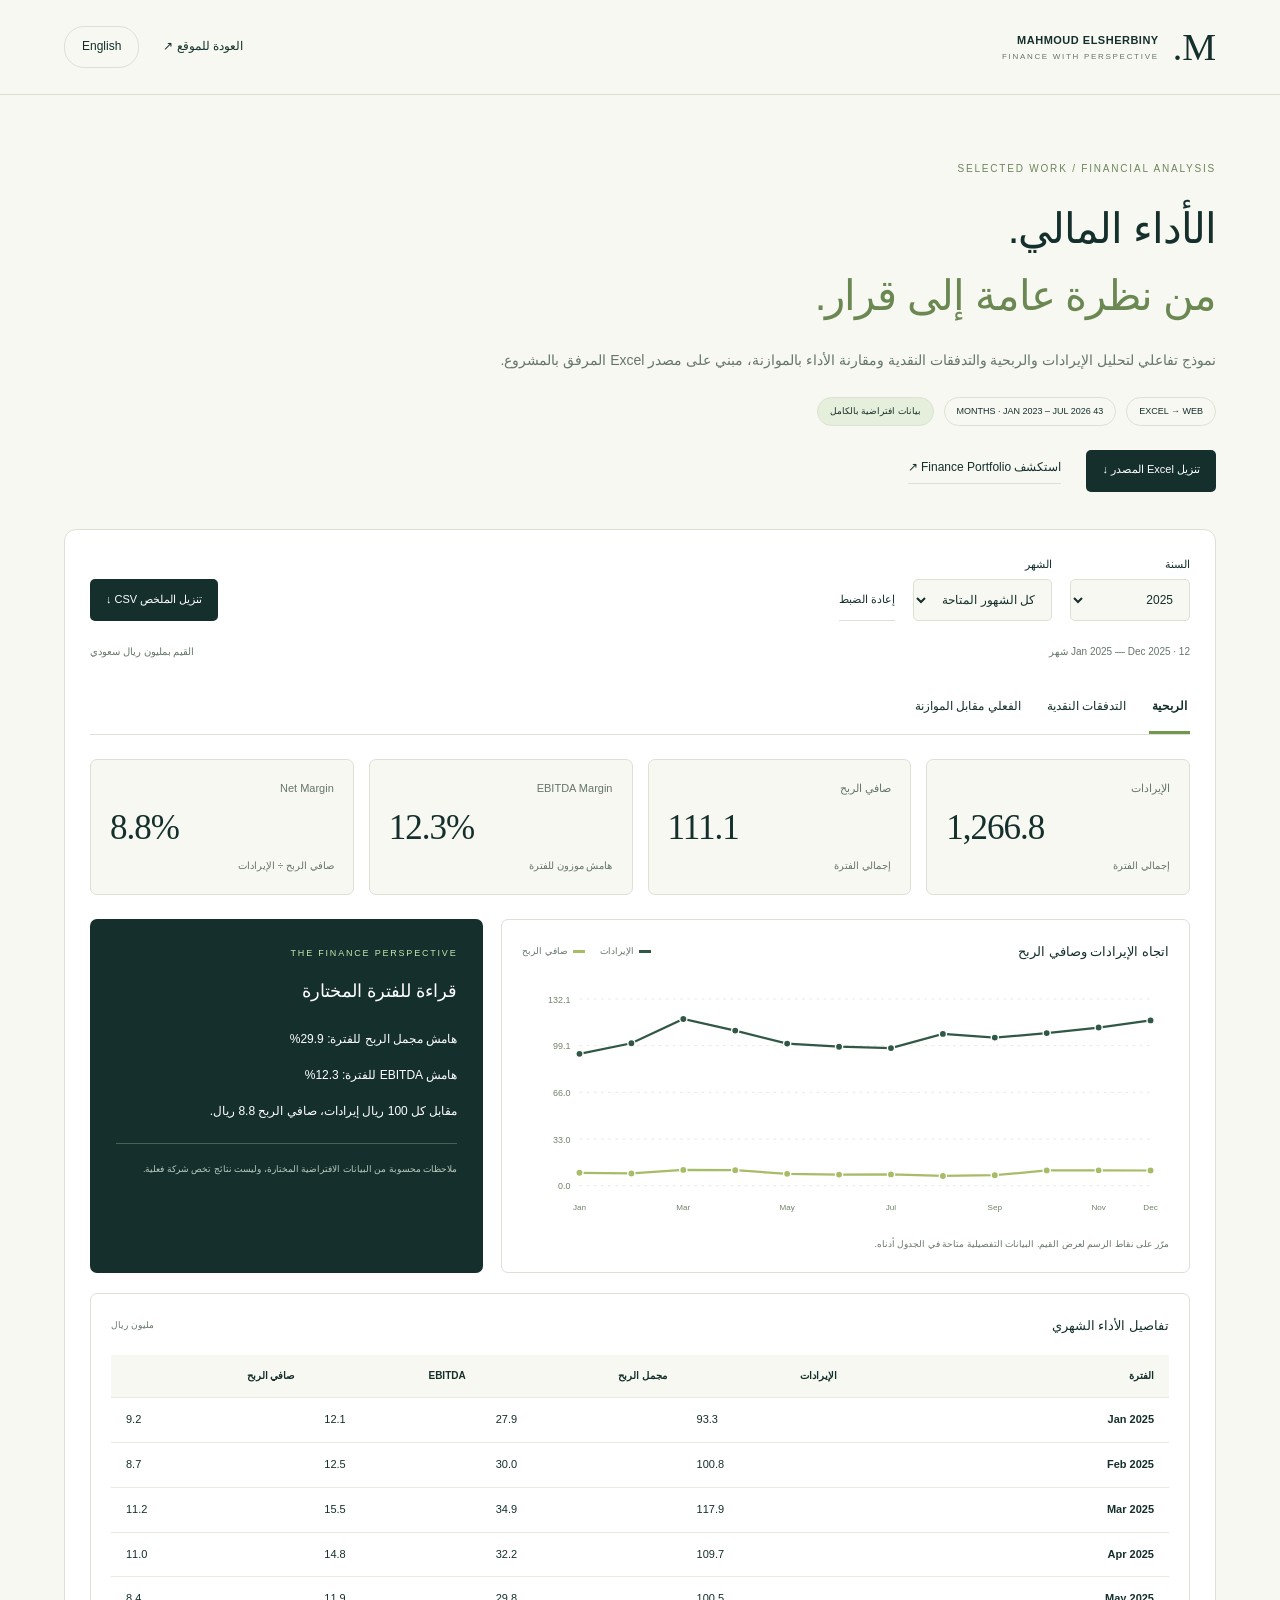
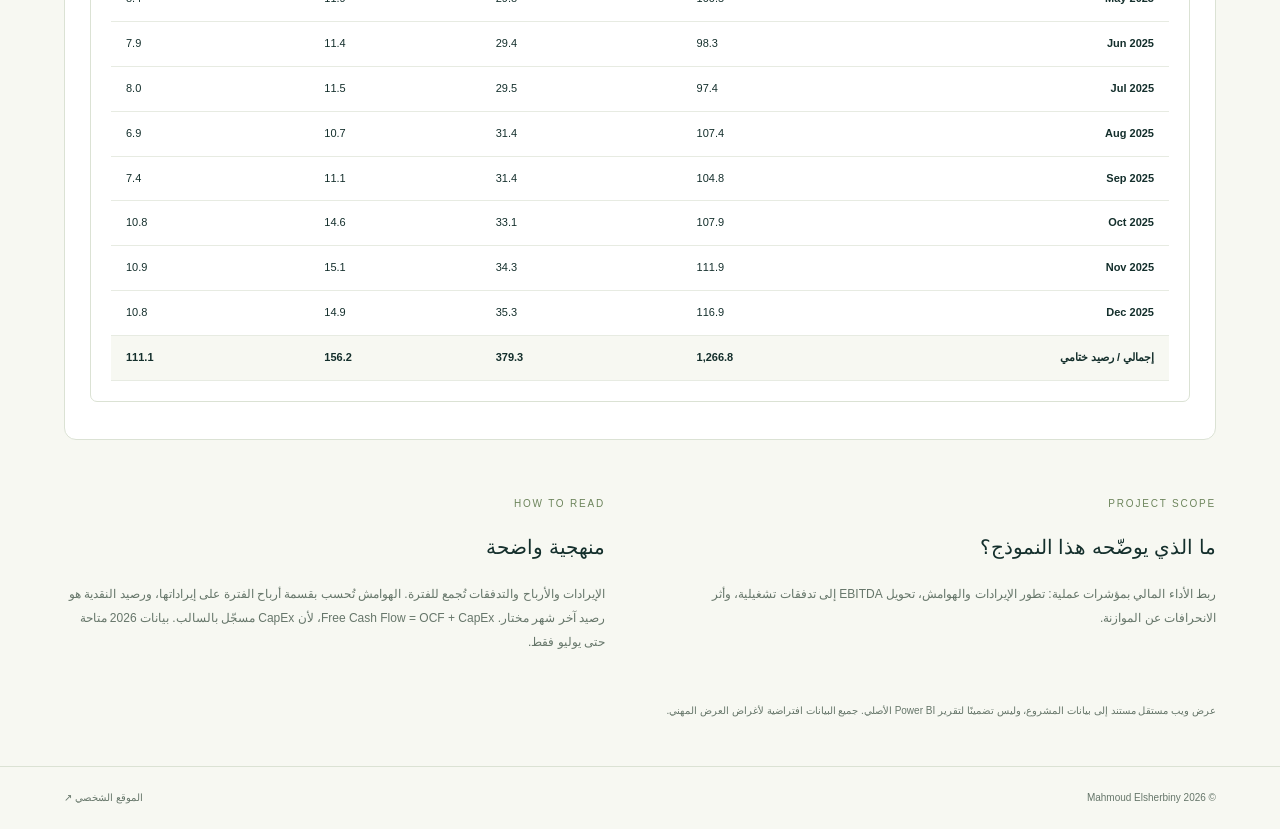
==== work/profitability/index.html @ 22c55b07 "Add files via upload" ====
<!doctype html><html lang="ar" dir="rtl"><head><base href="../"><meta charset="utf-8"><meta name="viewport" content="width=device-width,initial-scale=1"><meta name="theme-color" content="#142f2c"><meta name="robots" content="index,follow"><meta name="description" content="Interactive financial performance dashboard using synthetic data with year, month and analysis filters."><title>Financial Performance — M.Elsherbiny</title><link rel="stylesheet" href="dashboard.css"><link rel="canonical" href="https://melsherbiny.pp.ua/work/profitability.html"><meta property="og:type" content="website"><meta property="og:site_name" content="Mahmoud Elsherbiny"><meta property="og:title" content="Financial Performance | Mahmoud Elsherbiny"><meta property="og:description" content="Finance leadership, manufacturing costing, Odoo implementation and practical financial analysis. CMA Part 1 passed; Part 2 in progress."><meta property="og:url" content="https://melsherbiny.pp.ua/work/profitability.html"><meta property="og:image" content="https://melsherbiny.pp.ua/assets/social-preview.jpg"><meta property="og:image:width" content="1200"><meta property="og:image:height" content="630"><meta name="twitter:card" content="summary_large_image"><meta name="twitter:title" content="Financial Performance | Mahmoud Elsherbiny"><meta name="twitter:description" content="Finance leadership, manufacturing costing, Odoo implementation and practical financial analysis. CMA Part 1 passed; Part 2 in progress."><meta name="twitter:image" content="https://melsherbiny.pp.ua/assets/social-preview.jpg"></head><body><header><a href="../#work" class="brand">M.<span>MAHMOUD ELSHERBINY<small>FINANCE WITH PERSPECTIVE</small></span></a><div class="nav"><a href="../#work" data-ar="العودة للموقع ↗" data-en="Back to portfolio ↗">العودة للموقع ↗</a><button id="lang">English</button></div></header><main><section class="intro"><div class="eyebrow">SELECTED WORK / FINANCIAL ANALYSIS</div><h1 data-ar="الأداء المالي.<br><em>من نظرة عامة إلى قرار.</em>" data-en="Financial performance.<br><em>From overview to insight.</em>">الأداء المالي.<br><em>من نظرة عامة إلى قرار.</em></h1><p data-ar="نموذج تفاعلي لتحليل الإيرادات والربحية والتدفقات النقدية ومقارنة الأداء بالموازنة، مبني على مصدر Excel المرفق بالمشروع." data-en="An interactive demonstration of revenue, profitability, cash flow and budget performance, built from the project’s supplied Excel source.">نموذج تفاعلي لتحليل الإيرادات والربحية والتدفقات النقدية ومقارنة الأداء بالموازنة، مبني على مصدر Excel المرفق بالمشروع.</p><div class="tags"><span>EXCEL → WEB</span><span>43 MONTHS · JAN 2023 – JUL 2026</span><span data-ar="بيانات افتراضية بالكامل" data-en="ENTIRELY SYNTHETIC DATA">بيانات افتراضية بالكامل</span></div><div class="source-actions"><a class="download" href="../downloads/Performance_Data_Source.xlsx" download data-ar="تنزيل Excel المصدر ↓" data-en="Download source Excel ↓">تنزيل Excel المصدر ↓</a><a href="finance-case.html" data-ar="استكشف Finance Portfolio ↗" data-en="Explore Finance Portfolio ↗">استكشف Finance Portfolio ↗</a></div></section><section class="workspace" aria-label="Financial dashboard"><div class="toolbar"><div class="filters"><label><span data-ar="السنة" data-en="Year">السنة</span><select id="year"><option value="2023">2023</option><option value="2024">2024</option><option value="2025" selected>2025</option><option value="2026">2026</option></select></label><label><span data-ar="الشهر" data-en="Month">الشهر</span><select id="month"></select></label><button id="reset" class="subtle" data-ar="إعادة الضبط" data-en="Reset filters">إعادة الضبط</button></div><button id="download" class="download" data-ar="تنزيل الملخص CSV ↓" data-en="Download summary CSV ↓">تنزيل الملخص CSV ↓</button></div><div class="periodline"><span id="period" aria-live="polite"></span><span data-ar="القيم بمليون ريال سعودي" data-en="Amounts in SAR millions">القيم بمليون ريال سعودي</span></div><div class="tabs" role="tablist" aria-label="Analysis views"><button role="tab" aria-selected="true" aria-controls="analysis" id="tab-profit" data-view="profit" data-ar="الربحية" data-en="Profitability">الربحية</button><button role="tab" aria-selected="false" aria-controls="analysis" id="tab-cash" data-view="cash" data-ar="التدفقات النقدية" data-en="Cash flow" tabindex="-1">التدفقات النقدية</button><button role="tab" aria-selected="false" aria-controls="analysis" id="tab-budget" data-view="budget" data-ar="الفعلي مقابل الموازنة" data-en="Actual vs budget" tabindex="-1">الفعلي مقابل الموازنة</button></div><div id="analysis" role="tabpanel" aria-labelledby="tab-profit"><div class="cards" id="cards"></div><div class="chartgrid"><article class="panel"><div class="panelhead"><h2 id="chartTitle"></h2><span id="legend"></span></div><div id="chart"></div><p class="chartnote" data-ar="مرّر على نقاط الرسم لعرض القيم. البيانات التفصيلية متاحة في الجدول أدناه." data-en="Hover over chart points for values. Detailed figures are available in the table below.">مرّر على نقاط الرسم لعرض القيم. البيانات التفصيلية متاحة في الجدول أدناه.</p></article><aside class="insight"><div class="eyebrow">THE FINANCE PERSPECTIVE</div><h2 data-ar="قراءة للفترة المختارة" data-en="Selected-period perspective">قراءة للفترة المختارة</h2><div id="insights"></div><p class="method" data-ar="ملاحظات محسوبة من البيانات الافتراضية المختارة، وليست نتائج تخص شركة فعلية." data-en="Observations calculated from the selected synthetic data, not results from an actual company.">ملاحظات محسوبة من البيانات الافتراضية المختارة، وليست نتائج تخص شركة فعلية.</p></aside></div><article class="panel detail"><div class="panelhead"><h2 data-ar="تفاصيل الأداء الشهري" data-en="Monthly performance detail">تفاصيل الأداء الشهري</h2><span data-ar="مليون ريال" data-en="SAR M">مليون ريال</span></div><div class="tablewrap" tabindex="0" aria-label="Scrollable monthly data"><table><caption class="sr" data-ar="تفاصيل الفترة المختارة" data-en="Selected-period detail">تفاصيل الفترة المختارة</caption><thead id="thead"></thead><tbody id="tbody"></tbody><tfoot id="tfoot"></tfoot></table></div></article></div><p id="status" role="status"></p></section><section class="notes"><article><div class="eyebrow">PROJECT SCOPE</div><h2 data-ar="ما الذي يوضّحه هذا النموذج؟" data-en="What does this demonstration show?">ما الذي يوضّحه هذا النموذج؟</h2><p data-ar="ربط الأداء المالي بمؤشرات عملية: تطور الإيرادات والهوامش، تحويل EBITDA إلى تدفقات تشغيلية، وأثر الانحرافات عن الموازنة." data-en="Connecting financial results to practical indicators: revenue and margin trends, EBITDA conversion into operating cash flow, and budget variances.">ربط الأداء المالي بمؤشرات عملية: تطور الإيرادات والهوامش، تحويل EBITDA إلى تدفقات تشغيلية، وأثر الانحرافات عن الموازنة.</p></article><article><div class="eyebrow">HOW TO READ</div><h2 data-ar="منهجية واضحة" data-en="A transparent methodology">منهجية واضحة</h2><p data-ar="الإيرادات والأرباح والتدفقات تُجمع للفترة. الهوامش تُحسب بقسمة أرباح الفترة على إيراداتها، ورصيد النقدية هو رصيد آخر شهر مختار. Free Cash Flow = OCF + CapEx، لأن CapEx مسجّل بالسالب. بيانات 2026 متاحة حتى يوليو فقط." data-en="Revenue, profits and flows are summed over the period. Margins use period profit divided by period revenue; closing cash is the last selected month’s balance. Free cash flow = OCF + CapEx because CapEx is recorded as a negative outflow. 2026 data ends in July.">الإيرادات والأرباح والتدفقات تُجمع للفترة. الهوامش تُحسب بقسمة أرباح الفترة على إيراداتها، ورصيد النقدية هو رصيد آخر شهر مختار. Free Cash Flow = OCF + CapEx، لأن CapEx مسجّل بالسالب. بيانات 2026 متاحة حتى يوليو فقط.</p></article></section><p class="disclaimer" data-ar="عرض ويب مستقل مستند إلى بيانات المشروع، وليس تضمينًا لتقرير Power BI الأصلي. جميع البيانات افتراضية لأغراض العرض المهني." data-en="An independent web presentation based on the project dataset, not an embedded version of the original Power BI report. All data is synthetic and intended for portfolio demonstration.">عرض ويب مستقل مستند إلى بيانات المشروع، وليس تضمينًا لتقرير Power BI الأصلي. جميع البيانات افتراضية لأغراض العرض المهني.</p></main><footer><span>© 2026 Mahmoud Elsherbiny</span><a href="../#work" data-ar="الموقع الشخصي ↗" data-en="Personal website ↗">الموقع الشخصي ↗</a></footer><script src="dashboard.js"></script></body></html>
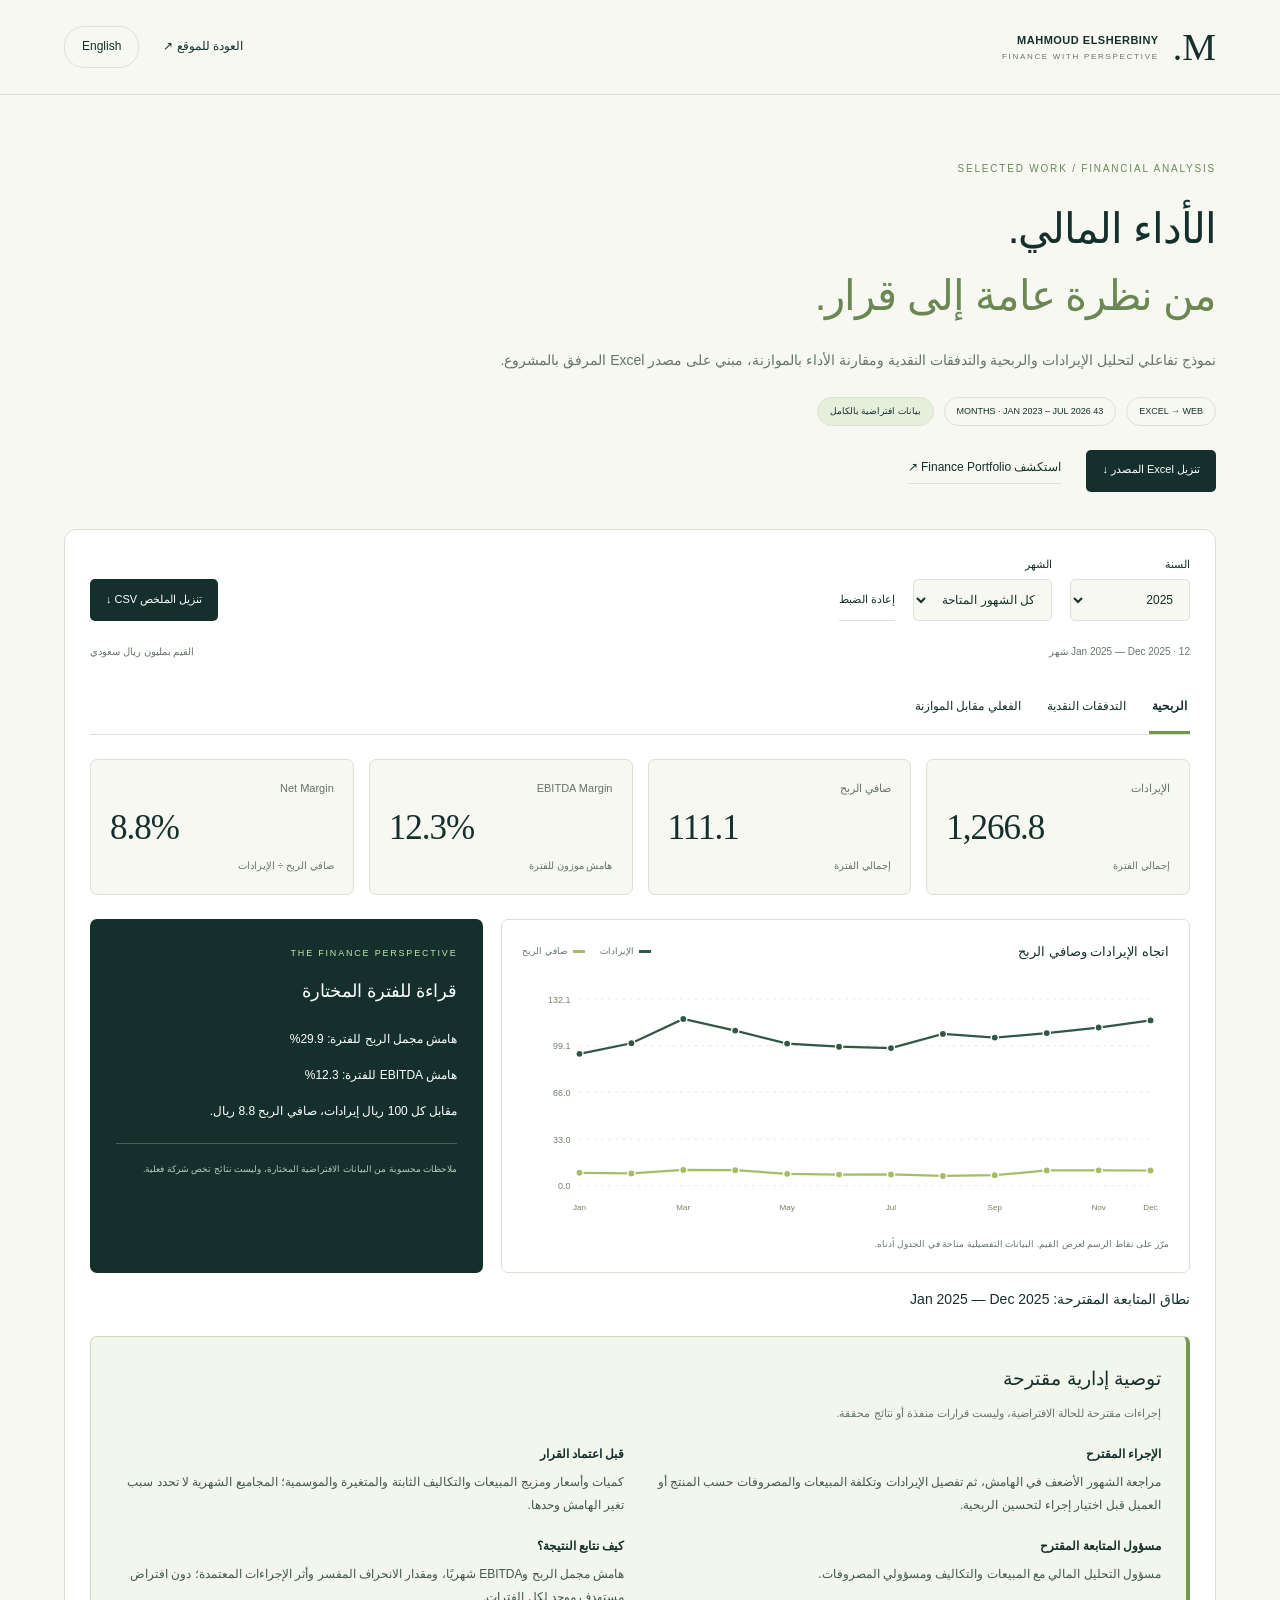
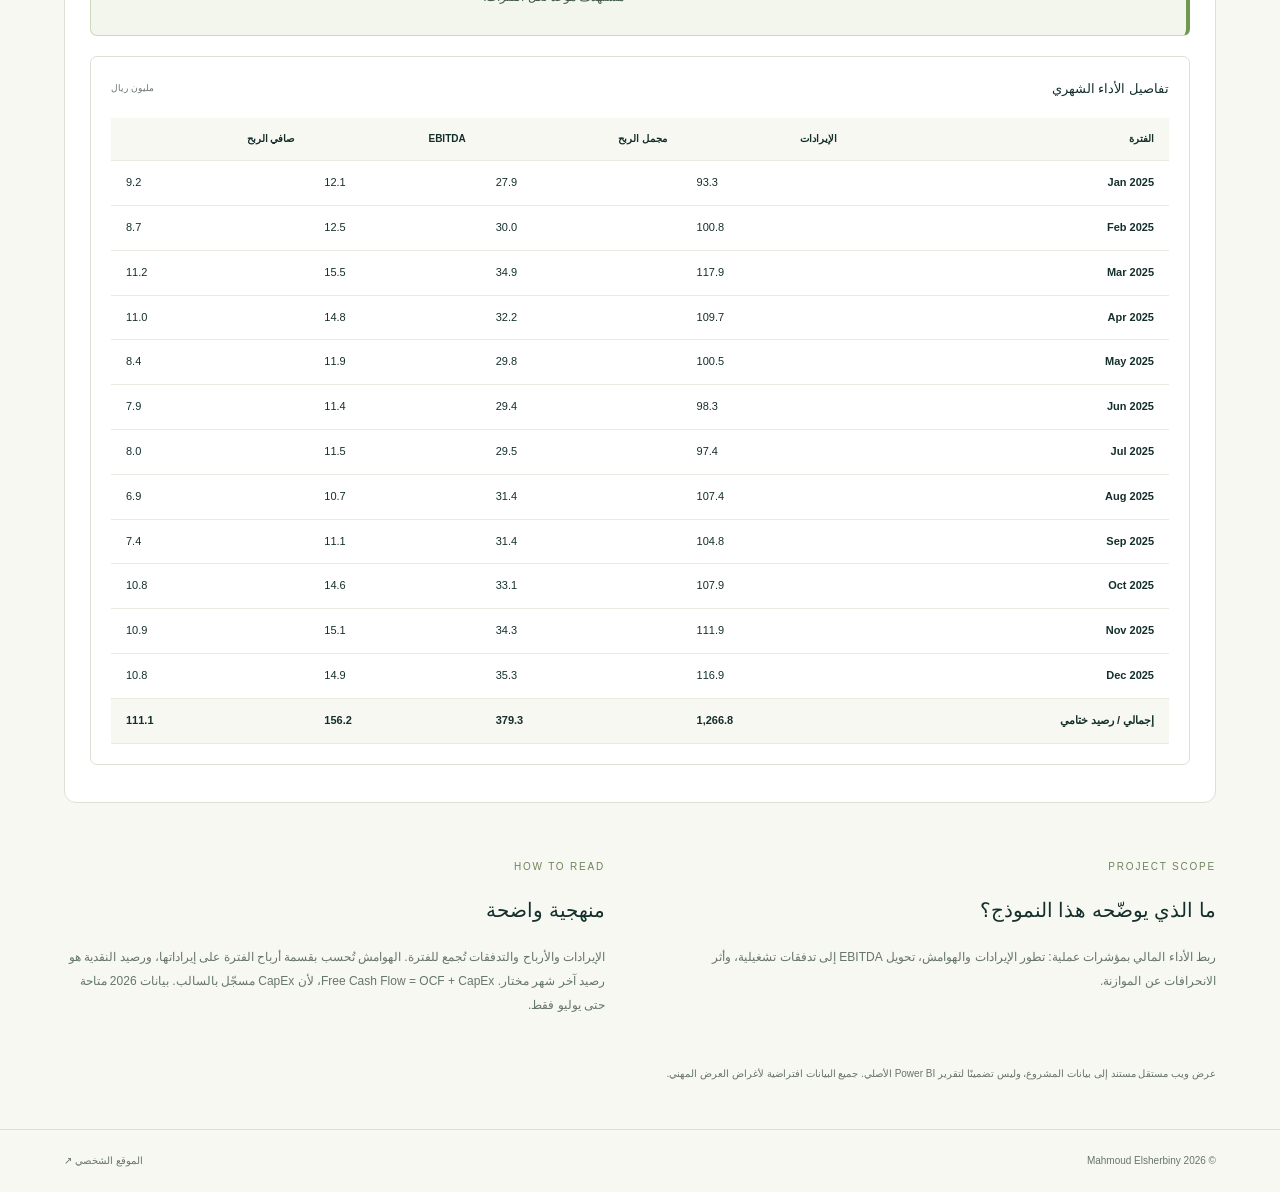
==== commit 219d8bca: "Clarify finance positioning and add bilingual management action plans" ====
--- a/work/profitability/index.html
+++ b/work/profitability/index.html
@@ -1 +1 @@
-<!doctype html><html lang="ar" dir="rtl"><head><base href="../"><meta charset="utf-8"><meta name="viewport" content="width=device-width,initial-scale=1"><meta name="theme-color" content="#142f2c"><meta name="robots" content="index,follow"><meta name="description" content="Interactive financial performance dashboard using synthetic data with year, month and analysis filters."><title>Financial Performance — M.Elsherbiny</title><link rel="stylesheet" href="dashboard.css"><link rel="canonical" href="https://melsherbiny.pp.ua/work/profitability.html"><meta property="og:type" content="website"><meta property="og:site_name" content="Mahmoud Elsherbiny"><meta property="og:title" content="Financial Performance | Mahmoud Elsherbiny"><meta property="og:description" content="Finance leadership, manufacturing costing, Odoo implementation and practical financial analysis. CMA Part 1 passed; Part 2 in progress."><meta property="og:url" content="https://melsherbiny.pp.ua/work/profitability.html"><meta property="og:image" content="https://melsherbiny.pp.ua/assets/social-preview.jpg"><meta property="og:image:width" content="1200"><meta property="og:image:height" content="630"><meta name="twitter:card" content="summary_large_image"><meta name="twitter:title" content="Financial Performance | Mahmoud Elsherbiny"><meta name="twitter:description" content="Finance leadership, manufacturing costing, Odoo implementation and practical financial analysis. CMA Part 1 passed; Part 2 in progress."><meta name="twitter:image" content="https://melsherbiny.pp.ua/assets/social-preview.jpg"></head><body><header><a href="../#work" class="brand">M.<span>MAHMOUD ELSHERBINY<small>FINANCE WITH PERSPECTIVE</small></span></a><div class="nav"><a href="../#work" data-ar="العودة للموقع ↗" data-en="Back to portfolio ↗">العودة للموقع ↗</a><button id="lang">English</button></div></header><main><section class="intro"><div class="eyebrow">SELECTED WORK / FINANCIAL ANALYSIS</div><h1 data-ar="الأداء المالي.<br><em>من نظرة عامة إلى قرار.</em>" data-en="Financial performance.<br><em>From overview to insight.</em>">الأداء المالي.<br><em>من نظرة عامة إلى قرار.</em></h1><p data-ar="نموذج تفاعلي لتحليل الإيرادات والربحية والتدفقات النقدية ومقارنة الأداء بالموازنة، مبني على مصدر Excel المرفق بالمشروع." data-en="An interactive demonstration of revenue, profitability, cash flow and budget performance, built from the project’s supplied Excel source.">نموذج تفاعلي لتحليل الإيرادات والربحية والتدفقات النقدية ومقارنة الأداء بالموازنة، مبني على مصدر Excel المرفق بالمشروع.</p><div class="tags"><span>EXCEL → WEB</span><span>43 MONTHS · JAN 2023 – JUL 2026</span><span data-ar="بيانات افتراضية بالكامل" data-en="ENTIRELY SYNTHETIC DATA">بيانات افتراضية بالكامل</span></div><div class="source-actions"><a class="download" href="../downloads/Performance_Data_Source.xlsx" download data-ar="تنزيل Excel المصدر ↓" data-en="Download source Excel ↓">تنزيل Excel المصدر ↓</a><a href="finance-case.html" data-ar="استكشف Finance Portfolio ↗" data-en="Explore Finance Portfolio ↗">استكشف Finance Portfolio ↗</a></div></section><section class="workspace" aria-label="Financial dashboard"><div class="toolbar"><div class="filters"><label><span data-ar="السنة" data-en="Year">السنة</span><select id="year"><option value="2023">2023</option><option value="2024">2024</option><option value="2025" selected>2025</option><option value="2026">2026</option></select></label><label><span data-ar="الشهر" data-en="Month">الشهر</span><select id="month"></select></label><button id="reset" class="subtle" data-ar="إعادة الضبط" data-en="Reset filters">إعادة الضبط</button></div><button id="download" class="download" data-ar="تنزيل الملخص CSV ↓" data-en="Download summary CSV ↓">تنزيل الملخص CSV ↓</button></div><div class="periodline"><span id="period" aria-live="polite"></span><span data-ar="القيم بمليون ريال سعودي" data-en="Amounts in SAR millions">القيم بمليون ريال سعودي</span></div><div class="tabs" role="tablist" aria-label="Analysis views"><button role="tab" aria-selected="true" aria-controls="analysis" id="tab-profit" data-view="profit" data-ar="الربحية" data-en="Profitability">الربحية</button><button role="tab" aria-selected="false" aria-controls="analysis" id="tab-cash" data-view="cash" data-ar="التدفقات النقدية" data-en="Cash flow" tabindex="-1">التدفقات النقدية</button><button role="tab" aria-selected="false" aria-controls="analysis" id="tab-budget" data-view="budget" data-ar="الفعلي مقابل الموازنة" data-en="Actual vs budget" tabindex="-1">الفعلي مقابل الموازنة</button></div><div id="analysis" role="tabpanel" aria-labelledby="tab-profit"><div class="cards" id="cards"></div><div class="chartgrid"><article class="panel"><div class="panelhead"><h2 id="chartTitle"></h2><span id="legend"></span></div><div id="chart"></div><p class="chartnote" data-ar="مرّر على نقاط الرسم لعرض القيم. البيانات التفصيلية متاحة في الجدول أدناه." data-en="Hover over chart points for values. Detailed figures are available in the table below.">مرّر على نقاط الرسم لعرض القيم. البيانات التفصيلية متاحة في الجدول أدناه.</p></article><aside class="insight"><div class="eyebrow">THE FINANCE PERSPECTIVE</div><h2 data-ar="قراءة للفترة المختارة" data-en="Selected-period perspective">قراءة للفترة المختارة</h2><div id="insights"></div><p class="method" data-ar="ملاحظات محسوبة من البيانات الافتراضية المختارة، وليست نتائج تخص شركة فعلية." data-en="Observations calculated from the selected synthetic data, not results from an actual company.">ملاحظات محسوبة من البيانات الافتراضية المختارة، وليست نتائج تخص شركة فعلية.</p></aside></div><article class="panel detail"><div class="panelhead"><h2 data-ar="تفاصيل الأداء الشهري" data-en="Monthly performance detail">تفاصيل الأداء الشهري</h2><span data-ar="مليون ريال" data-en="SAR M">مليون ريال</span></div><div class="tablewrap" tabindex="0" aria-label="Scrollable monthly data"><table><caption class="sr" data-ar="تفاصيل الفترة المختارة" data-en="Selected-period detail">تفاصيل الفترة المختارة</caption><thead id="thead"></thead><tbody id="tbody"></tbody><tfoot id="tfoot"></tfoot></table></div></article></div><p id="status" role="status"></p></section><section class="notes"><article><div class="eyebrow">PROJECT SCOPE</div><h2 data-ar="ما الذي يوضّحه هذا النموذج؟" data-en="What does this demonstration show?">ما الذي يوضّحه هذا النموذج؟</h2><p data-ar="ربط الأداء المالي بمؤشرات عملية: تطور الإيرادات والهوامش، تحويل EBITDA إلى تدفقات تشغيلية، وأثر الانحرافات عن الموازنة." data-en="Connecting financial results to practical indicators: revenue and margin trends, EBITDA conversion into operating cash flow, and budget variances.">ربط الأداء المالي بمؤشرات عملية: تطور الإيرادات والهوامش، تحويل EBITDA إلى تدفقات تشغيلية، وأثر الانحرافات عن الموازنة.</p></article><article><div class="eyebrow">HOW TO READ</div><h2 data-ar="منهجية واضحة" data-en="A transparent methodology">منهجية واضحة</h2><p data-ar="الإيرادات والأرباح والتدفقات تُجمع للفترة. الهوامش تُحسب بقسمة أرباح الفترة على إيراداتها، ورصيد النقدية هو رصيد آخر شهر مختار. Free Cash Flow = OCF + CapEx، لأن CapEx مسجّل بالسالب. بيانات 2026 متاحة حتى يوليو فقط." data-en="Revenue, profits and flows are summed over the period. Margins use period profit divided by period revenue; closing cash is the last selected month’s balance. Free cash flow = OCF + CapEx because CapEx is recorded as a negative outflow. 2026 data ends in July.">الإيرادات والأرباح والتدفقات تُجمع للفترة. الهوامش تُحسب بقسمة أرباح الفترة على إيراداتها، ورصيد النقدية هو رصيد آخر شهر مختار. Free Cash Flow = OCF + CapEx، لأن CapEx مسجّل بالسالب. بيانات 2026 متاحة حتى يوليو فقط.</p></article></section><p class="disclaimer" data-ar="عرض ويب مستقل مستند إلى بيانات المشروع، وليس تضمينًا لتقرير Power BI الأصلي. جميع البيانات افتراضية لأغراض العرض المهني." data-en="An independent web presentation based on the project dataset, not an embedded version of the original Power BI report. All data is synthetic and intended for portfolio demonstration.">عرض ويب مستقل مستند إلى بيانات المشروع، وليس تضمينًا لتقرير Power BI الأصلي. جميع البيانات افتراضية لأغراض العرض المهني.</p></main><footer><span>© 2026 Mahmoud Elsherbiny</span><a href="../#work" data-ar="الموقع الشخصي ↗" data-en="Personal website ↗">الموقع الشخصي ↗</a></footer><script src="dashboard.js"></script></body></html>
+<!doctype html><html lang="ar" dir="rtl"><head><base href="../"><meta charset="utf-8"><meta name="viewport" content="width=device-width,initial-scale=1"><meta name="theme-color" content="#142f2c"><meta name="robots" content="index,follow"><meta name="description" content="Interactive financial performance dashboard using synthetic data with year, month and analysis filters."><title>Financial Performance — M.Elsherbiny</title><link rel="stylesheet" href="dashboard.css"><link rel="canonical" href="https://melsherbiny.pp.ua/work/profitability.html"><meta property="og:type" content="website"><meta property="og:site_name" content="Mahmoud Elsherbiny"><meta property="og:title" content="Financial Performance | Mahmoud Elsherbiny"><meta property="og:description" content="Finance leadership, manufacturing costing, Odoo implementation and practical financial analysis. CMA Part 1 passed; Part 2 in progress."><meta property="og:url" content="https://melsherbiny.pp.ua/work/profitability.html"><meta property="og:image" content="https://melsherbiny.pp.ua/assets/social-preview.jpg"><meta property="og:image:width" content="1200"><meta property="og:image:height" content="630"><meta name="twitter:card" content="summary_large_image"><meta name="twitter:title" content="Financial Performance | Mahmoud Elsherbiny"><meta name="twitter:description" content="Finance leadership, manufacturing costing, Odoo implementation and practical financial analysis. CMA Part 1 passed; Part 2 in progress."><meta name="twitter:image" content="https://melsherbiny.pp.ua/assets/social-preview.jpg"></head><body><header><a href="../#work" class="brand">M.<span>MAHMOUD ELSHERBINY<small>FINANCE WITH PERSPECTIVE</small></span></a><div class="nav"><a href="../#work" data-ar="العودة للموقع ↗" data-en="Back to portfolio ↗">العودة للموقع ↗</a><button id="lang">English</button></div></header><main><section class="intro"><div class="eyebrow">SELECTED WORK / FINANCIAL ANALYSIS</div><h1 data-ar="الأداء المالي.<br><em>من نظرة عامة إلى قرار.</em>" data-en="Financial performance.<br><em>From overview to insight.</em>">الأداء المالي.<br><em>من نظرة عامة إلى قرار.</em></h1><p data-ar="نموذج تفاعلي لتحليل الإيرادات والربحية والتدفقات النقدية ومقارنة الأداء بالموازنة، مبني على مصدر Excel المرفق بالمشروع." data-en="An interactive demonstration of revenue, profitability, cash flow and budget performance, built from the project’s supplied Excel source.">نموذج تفاعلي لتحليل الإيرادات والربحية والتدفقات النقدية ومقارنة الأداء بالموازنة، مبني على مصدر Excel المرفق بالمشروع.</p><div class="tags"><span>EXCEL → WEB</span><span>43 MONTHS · JAN 2023 – JUL 2026</span><span data-ar="بيانات افتراضية بالكامل" data-en="ENTIRELY SYNTHETIC DATA">بيانات افتراضية بالكامل</span></div><div class="source-actions"><a class="download" href="../downloads/Performance_Data_Source.xlsx" download data-ar="تنزيل Excel المصدر ↓" data-en="Download source Excel ↓">تنزيل Excel المصدر ↓</a><a href="finance-case.html" data-ar="استكشف Finance Portfolio ↗" data-en="Explore Finance Portfolio ↗">استكشف Finance Portfolio ↗</a></div></section><section class="workspace" aria-label="Financial dashboard"><div class="toolbar"><div class="filters"><label><span data-ar="السنة" data-en="Year">السنة</span><select id="year"><option value="2023">2023</option><option value="2024">2024</option><option value="2025" selected>2025</option><option value="2026">2026</option></select></label><label><span data-ar="الشهر" data-en="Month">الشهر</span><select id="month"></select></label><button id="reset" class="subtle" data-ar="إعادة الضبط" data-en="Reset filters">إعادة الضبط</button></div><button id="download" class="download" data-ar="تنزيل الملخص CSV ↓" data-en="Download summary CSV ↓">تنزيل الملخص CSV ↓</button></div><div class="periodline"><span id="period" aria-live="polite"></span><span data-ar="القيم بمليون ريال سعودي" data-en="Amounts in SAR millions">القيم بمليون ريال سعودي</span></div><div class="tabs" role="tablist" aria-label="Analysis views"><button role="tab" aria-selected="true" aria-controls="analysis" id="tab-profit" data-view="profit" data-ar="الربحية" data-en="Profitability">الربحية</button><button role="tab" aria-selected="false" aria-controls="analysis" id="tab-cash" data-view="cash" data-ar="التدفقات النقدية" data-en="Cash flow" tabindex="-1">التدفقات النقدية</button><button role="tab" aria-selected="false" aria-controls="analysis" id="tab-budget" data-view="budget" data-ar="الفعلي مقابل الموازنة" data-en="Actual vs budget" tabindex="-1">الفعلي مقابل الموازنة</button></div><div id="analysis" role="tabpanel" aria-labelledby="tab-profit"><div class="cards" id="cards"></div><div class="chartgrid"><article class="panel"><div class="panelhead"><h2 id="chartTitle"></h2><span id="legend"></span></div><div id="chart"></div><p class="chartnote" data-ar="مرّر على نقاط الرسم لعرض القيم. البيانات التفصيلية متاحة في الجدول أدناه." data-en="Hover over chart points for values. Detailed figures are available in the table below.">مرّر على نقاط الرسم لعرض القيم. البيانات التفصيلية متاحة في الجدول أدناه.</p></article><aside class="insight"><div class="eyebrow">THE FINANCE PERSPECTIVE</div><h2 data-ar="قراءة للفترة المختارة" data-en="Selected-period perspective">قراءة للفترة المختارة</h2><div id="insights"></div><p class="method" data-ar="ملاحظات محسوبة من البيانات الافتراضية المختارة، وليست نتائج تخص شركة فعلية." data-en="Observations calculated from the selected synthetic data, not results from an actual company.">ملاحظات محسوبة من البيانات الافتراضية المختارة، وليست نتائج تخص شركة فعلية.</p></aside></div><div id="managementPlan"></div><article class="panel detail"><div class="panelhead"><h2 data-ar="تفاصيل الأداء الشهري" data-en="Monthly performance detail">تفاصيل الأداء الشهري</h2><span data-ar="مليون ريال" data-en="SAR M">مليون ريال</span></div><div class="tablewrap" tabindex="0" aria-label="Scrollable monthly data"><table><caption class="sr" data-ar="تفاصيل الفترة المختارة" data-en="Selected-period detail">تفاصيل الفترة المختارة</caption><thead id="thead"></thead><tbody id="tbody"></tbody><tfoot id="tfoot"></tfoot></table></div></article></div><p id="status" role="status"></p></section><section class="notes"><article><div class="eyebrow">PROJECT SCOPE</div><h2 data-ar="ما الذي يوضّحه هذا النموذج؟" data-en="What does this demonstration show?">ما الذي يوضّحه هذا النموذج؟</h2><p data-ar="ربط الأداء المالي بمؤشرات عملية: تطور الإيرادات والهوامش، تحويل EBITDA إلى تدفقات تشغيلية، وأثر الانحرافات عن الموازنة." data-en="Connecting financial results to practical indicators: revenue and margin trends, EBITDA conversion into operating cash flow, and budget variances.">ربط الأداء المالي بمؤشرات عملية: تطور الإيرادات والهوامش، تحويل EBITDA إلى تدفقات تشغيلية، وأثر الانحرافات عن الموازنة.</p></article><article><div class="eyebrow">HOW TO READ</div><h2 data-ar="منهجية واضحة" data-en="A transparent methodology">منهجية واضحة</h2><p data-ar="الإيرادات والأرباح والتدفقات تُجمع للفترة. الهوامش تُحسب بقسمة أرباح الفترة على إيراداتها، ورصيد النقدية هو رصيد آخر شهر مختار. Free Cash Flow = OCF + CapEx، لأن CapEx مسجّل بالسالب. بيانات 2026 متاحة حتى يوليو فقط." data-en="Revenue, profits and flows are summed over the period. Margins use period profit divided by period revenue; closing cash is the last selected month’s balance. Free cash flow = OCF + CapEx because CapEx is recorded as a negative outflow. 2026 data ends in July.">الإيرادات والأرباح والتدفقات تُجمع للفترة. الهوامش تُحسب بقسمة أرباح الفترة على إيراداتها، ورصيد النقدية هو رصيد آخر شهر مختار. Free Cash Flow = OCF + CapEx، لأن CapEx مسجّل بالسالب. بيانات 2026 متاحة حتى يوليو فقط.</p></article></section><p class="disclaimer" data-ar="عرض ويب مستقل مستند إلى بيانات المشروع، وليس تضمينًا لتقرير Power BI الأصلي. جميع البيانات افتراضية لأغراض العرض المهني." data-en="An independent web presentation based on the project dataset, not an embedded version of the original Power BI report. All data is synthetic and intended for portfolio demonstration.">عرض ويب مستقل مستند إلى بيانات المشروع، وليس تضمينًا لتقرير Power BI الأصلي. جميع البيانات افتراضية لأغراض العرض المهني.</p></main><footer><span>© 2026 Mahmoud Elsherbiny</span><a href="../#work" data-ar="الموقع الشخصي ↗" data-en="Personal website ↗">الموقع الشخصي ↗</a></footer><script src="dashboard.js"></script></body></html>
